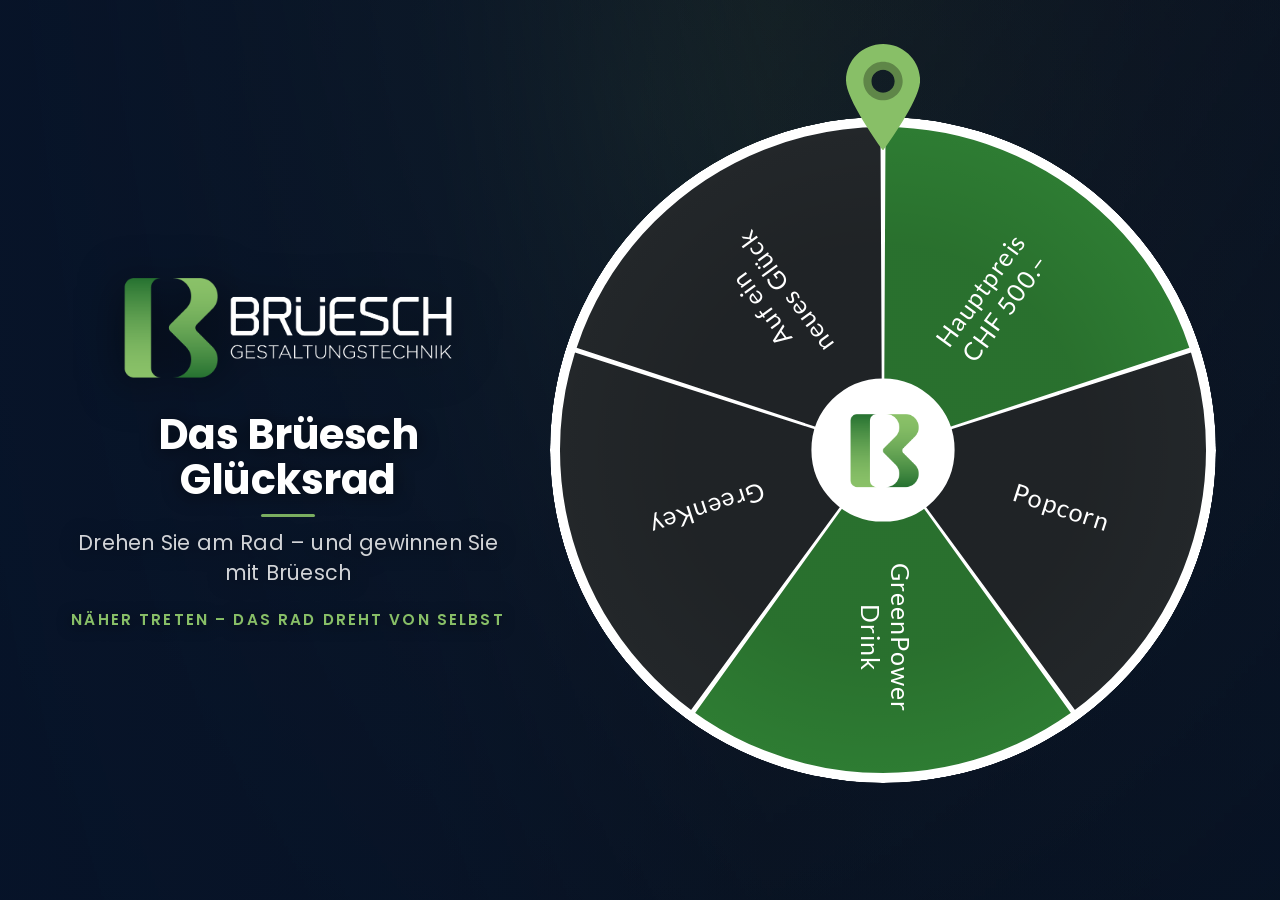
==== glueckrad/index.html @ c109b62b "Brüesch Glücksrad (Gewerbeausstellung) – statische Signage-App Co-Authored-By: Claude Opus 4.8 (1M c" ====
<!DOCTYPE html>
<html lang="de">
<head>
  <meta charset="UTF-8">
  <meta name="viewport" content="width=device-width, initial-scale=1, maximum-scale=1, user-scalable=no">
  <title>Digitales Glücksrad</title>

  <link rel="stylesheet" href="css/reset.css">
  <link rel="stylesheet" href="css/easywheel.css">
  <link rel="stylesheet" href="css/signage.css">
</head>
<body>

  <!-- ================= Hintergrund ================= -->
  <canvas id="bg-canvas"></canvas>              <!-- animierte Marine-Szene (Radar/Wind/Leuchtturm) -->
  <video id="bg-video" autoplay muted loop playsinline></video>  <!-- optionales Video (falls konfiguriert) -->
  <div id="bg-scrim"></div>

  <!-- ================= Bühne (Querformat: links Text, rechts Rad) ===== -->
  <div id="stage">
    <div class="brand-col">
      <img id="brand-logo" class="logo" src="" alt="Logo">
      <div class="intro-message">
        <strong id="brand-title"></strong>
        <span class="brand-rule" aria-hidden="true"></span>
        <div id="brand-subtitle"></div>
      </div>
      <div id="cta-hint" class="cta-hint"></div>
    </div>

    <div class="wheel-col">
      <div class="wheel-wrap">
        <div class="easywheel"></div>
      </div>
    </div>

    <!-- vom Plugin als Start-Button verdrahtet, unsichtbar -->
    <a href="#" class="spin-to-win" id="spin" style="display:none;">Spin</a>
  </div>

  <!-- ================= Ergebnis-Overlay ================= -->
  <div id="overlay" class="overlay" aria-hidden="true">
    <div class="overlay-card">
      <div id="overlay-title" class="overlay-title"></div>
      <div id="overlay-text"  class="overlay-text"></div>
      <div id="overlay-prize" class="overlay-prize"></div>
      <div id="overlay-note"  class="overlay-note"></div>
      <div id="overlay-qr"    class="overlay-qr"></div>
      <div id="overlay-qrhint" class="overlay-qrhint"></div>
      <div id="overlay-countdown" class="overlay-countdown">
        <div class="cd-text" id="cd-text"></div>
        <div class="cd-bar"><div id="cd-fill" class="cd-fill"></div></div>
      </div>
    </div>
  </div>

  <!-- Tick-Sound -->
  <audio id="tick" src="assets/media/tick.mp3" preload="auto"></audio>

  <!-- ================= Skripte ================= -->
  <script src="js/jquery.min.js"></script>
  <script src="js/jquery.easing.1.3.js"></script>
  <script src="js/jquery.easywheel.min.js"></script>
  <script src="js/qrcode.min.js"></script>
  <script src="js/marine-bg.js"></script>
  <script src="config.js"></script>
  <script src="js/app.js"></script>
</body>
</html>
---- glueckrad/css/easywheel.css ----
.easyWheel {
	position: relative;
	max-width: 100%;
	margin: 4em auto 1em;
	font-size: 25px;
	font-weight: bold;
}
.easyWheel,
.easyWheel *{
	/*overflow: visible !important;*/
	-webkit-box-sizing: border-box;
	   -moz-box-sizing: border-box;
			box-sizing: border-box;
	-webkit-user-select: none;
       -moz-user-select: none;
		-ms-user-select: none;
			user-select: none;
}
.eWheel-wrapper {
	position: relative;
}
.easyWheel .eWheel-inner{
	display: block;
    overflow: hidden;
    width: 100%;
    height: 100%;
    position: relative;
}
.easyWheel .eWheel{
	border-radius: 100%;
	overflow: hidden;
}
.easyWheel .eWheel,
.easyWheel .eWheel>.eWheel-bg-layer,
.easyWheel .eWheel>.eWheel-txt-wrap,
.easyWheel .eWheel>.eWheel-txt-wrap>.eWheel-txt{
	position: absolute;
	top: 0;
	left: 0;
	width: 100%;
	height: 100%;
}
.easyWheel .eWheel>.eWheel-txt-wrap>.eWheel-txt,
.easyWheel .eWheel>.eWheel-bg-layer {
	margin: 0 auto;
	border-radius: 100%;
	padding: 0;
	list-style: none;
	overflow: hidden;
	color: #ecf0f1;
}
.easyWheel .eWheel>.eWheel-txt-wrap,
.easyWheel .eWheel>.eWheel-bg-layer {
	transform: rotate(-90deg);
	
}
.easyWheel .eWheel .eWheel-child .eWheel-inside{
    display: table;
	transform: rotate(0) skew(-45deg);
    width: 50%;
    height: 50%;
    transform-origin: 0 0;
    text-align: right;
    box-sizing: border-box;
    -moz-box-sizing: border-box;
    -webkit-box-sizing: border-box;
    overflow: hidden;
}
.easyWheel .eWheel .eWheel-child .eWheel-inside> div {
    display: table-cell;
    vertical-align: middle;
    width: 100%;
    height: 100%;
    transform: rotate(25deg);
    transform-origin: 115% 25%;
    padding-right: 40px;
    font-size: 18px;
    font-weight: bold;
}
.easyWheel .eWheel>.eWheel-bg-layer>div {
	overflow: hidden;
	position: absolute;
	top: 50%;
	left: 50%;
	width: 100%;
	height: 100%;
	-webkit-transform-origin: 0 0;
	-moz-transform-origin: 0 0;
	-ms-transform-origin: 0 0;
	-o-transform-origin: 0 0;
	transform-origin: 0 0;
	border: 1px solid transparent;
	background-color: #404040;
}
.easyWheel .eWheel>.eWheel-bg-layer>div:nth-child(odd){
	background-color: #616161;
}
.easyWheel .eWheel>.eWheel-txt-wrap>.eWheel-txt>div {
	position: absolute;
	top: 50%;
	left: 50%;
	box-sizing: border-box;
	-moz-box-sizing: border-box;
	-webkit-box-sizing: border-box;
	/*overflow: hidden;*/
	line-height: 1.2em;
	max-height: 23.4em;
	text-align: right;
	-webkit-transform-origin: 0 0;
	-moz-transform-origin: 0 0;
	-ms-transform-origin: 0 0;
	-o-transform-origin: 0 0;
	transform-origin: 0 1px;
	width: 50%;
	padding-right: 6%;
	font-weight: bold;
	font-size: 100%;
	cursor: default;
	color: #fff;
	text-align: right;
}
.easyWheel .eWheel-center {
    width: 100%;
    height: 100%;
    border-radius: 100%;
	text-align: center;
}
.easyWheel .eWheel-center>.ew-center-empty,
.easyWheel .eWheel-center>.ew-center-html {
    max-width: 100%;
    position: relative;
    top: 50%;
    left: 50%;
    -webkit-transform: translateY(-50%);
    -ms-transform: translateY(-50%);
    transform: translateX(-50%) translateY(-50%);
	z-index: 2;
}
.easyWheel .eWheel-center>.ew-center-empty{
	position: absolute;
}
.easyWheel .eWheel-center>img{
    max-width: 100%;
    width: 200px;
    position: relative;
    top: 50%;
    -webkit-transform: translateY(-50%);
    -ms-transform: translateY(-50%);
    transform: translateY(-50%);
}
.easyWheel .eWheel-center>div {
    position: absolute;
    top: 0;
    left: 0;
    width: 100%;
    height: 100%;
    background: transparent !important;
}
.easyWheel .eWheel-marker {
      border-spacing: 90px;
      width: 16%;
      height: 16%;
      position: absolute;
      left: 50%;
      top: -18%;
      margin-top: 7%;
      margin-left: -8%;
      transition: 0.2 rotate linear;
      z-index: 3;
      display: block;
	transform: rotate(0deg);
    transform-origin: 50% 35%;
}
.easyWheel .eWheel-marker>svg {
    height: 100%;
    display: block;
    text-align: center;
    margin: 0 auto;
}
.easyWheel .rotate{
	transform: rotate(100deg);
}
.eWheel>.eWheel-bg-layer>svg {
	margin: 0 auto;
	border-radius: 50%;
	display: block;
	width: 100%;
    height: 100%;
	transform: rotate(0deg);
}
.eWheel>.eWheel-bg-layer>svg>.ew-current {
	
}
.eWheel>.eWheel-txt-wrap>.eWheel-txt>div.ew-current{
}
.eWheel>.eWheel-bg-layer>svg>.ew-ccurrent {
	
}
.eWheel>.eWheel-txt-wrap>.eWheel-txt>div.ew-ccurrent{
	color: #CFD8DC;
}
---- glueckrad/css/signage.css ----
/* =========================================================================
   GLÜCKSRAD – SIGNAGE-LAYOUT
   Branding kommt über CSS-Variablen aus config.js (via js/app.js).
   ========================================================================= */

/* --- Selbst gehostete Schrift (kein Google-CDN -> offline-tauglich) ----- */
@font-face {
  font-family: 'Lato';
  font-style: normal;
  font-weight: 400;
  font-display: swap;
  src: url('../assets/fonts/lato-400.woff2') format('woff2');
}
@font-face {
  font-family: 'Lato';
  font-style: normal;
  font-weight: 700;
  font-display: swap;
  src: url('../assets/fonts/lato-700.woff2') format('woff2');
}
/* Poppins = OceanPilot-Markenschrift (wie im Logo) – für Headlines/Overlay */
@font-face { font-family:'Poppins'; font-style:normal; font-weight:400; font-display:swap;
  src:url('../assets/fonts/poppins-400.woff2') format('woff2'); }
@font-face { font-family:'Poppins'; font-style:normal; font-weight:600; font-display:swap;
  src:url('../assets/fonts/poppins-600.woff2') format('woff2'); }
@font-face { font-family:'Poppins'; font-style:normal; font-weight:700; font-display:swap;
  src:url('../assets/fonts/poppins-700.woff2') format('woff2'); }

:root {
  --bg: #f6f6f4;
  --fg: #000000;
  --accent: #e63027;
}

html, body {
  width: 100%;
  height: 100%;
  overflow: hidden;                 /* Vollbild-Kiosk, kein Scrollen */
}
body {
  margin: 0;
  font-family: 'Lato', sans-serif;
  color: var(--fg);
  background: var(--bg);
  -webkit-user-select: none;
  user-select: none;
  cursor: none;                     /* kein Mauszeiger auf dem Display */
}
i { font-style: italic; }
b, strong { font-weight: 700; }

/* --- Hintergrund: animierte Marine-Szene (Canvas) --------------------- */
#bg-canvas {
  position: fixed;
  inset: 0;
  width: 100%;
  height: 100%;
  z-index: 0;
  display: block;
}

/* --- Hintergrund-Video (optional) + Abdunkler ------------------------- */
#bg-video {
  position: fixed;
  inset: 0;
  width: 100%;
  height: 100%;
  object-fit: cover;
  z-index: 0;
  /* weich geblurrt + abgedunkelt + leicht vergrössert (kein Blur-Rand) ->
     der Kampagnentext wird zu ambienter Marine-Bewegung und konkurriert
     nicht mit unserem Text. Blur/Helligkeit hier bei Bedarf anpassen. */
  filter: blur(9px) brightness(.45) saturate(1.05);
  transform: scale(1.12);
}
#bg-scrim {
  position: fixed;
  inset: 0;
  z-index: 1;
  pointer-events: none;
  /* links dunkler (Textlesbarkeit), rechts offener fürs Rad */
  background:
    linear-gradient(90deg, rgba(7,20,42,.92) 0%, rgba(7,20,42,.72) 34%,
                           rgba(7,20,42,.32) 60%, rgba(7,20,42,.55) 100%),
    linear-gradient(0deg,  rgba(7,20,42,.55), rgba(7,20,42,.12));
}

/* --- Bühne: Querformat – links Text, rechts Rad ------------------------ */
#stage {
  position: relative;
  z-index: 2;
  display: flex;
  flex-direction: row;
  align-items: center;
  justify-content: space-between;
  height: 100vh;
  padding: 5vh 5vw;
  box-sizing: border-box;
  gap: 3vw;
}

.brand-col {
  --logo-w: clamp(240px, 30vw, 540px);
  flex: 1 1 46%;
  max-width: 48%;
  display: flex;
  flex-direction: column;
  align-items: center;        /* alle Texte zentriert */
  justify-content: center;
  text-align: center;
  gap: 2.6vh;
}

.wheel-col {
  flex: 1 1 56%;
  height: 100%;
  display: flex;
  align-items: center;
  justify-content: flex-end;        /* Rad nach rechts schieben */
}

.logo {
  width: var(--logo-w);             /* deutlich grösser + sichtbarer */
  height: auto;
  object-fit: contain;
  filter: drop-shadow(0 6px 22px rgba(0, 0, 0, .55));
}

.intro-message {
  text-align: center;
  text-shadow: 0 2px 18px rgba(0, 0, 0, .55);
}
#brand-title {
  font-family: 'Poppins', 'Lato', sans-serif;
  font-size: clamp(30px, 4.6vmin, 70px);
  font-weight: 700;
  letter-spacing: -0.012em;
  line-height: 1.08;
  display: block;
  color: #fff;
}
.brand-rule {                     /* feiner Akzent-Trennstrich */
  display: block;
  width: clamp(48px, 6vmin, 84px);
  height: 3px;
  margin: 0.72em auto;
  border-radius: 2px;
  background: var(--accent);
  opacity: .9;
}
#brand-subtitle {
  font-family: 'Poppins', 'Lato', sans-serif;
  font-size: clamp(17px, 2.3vmin, 30px);
  font-weight: 400;
  letter-spacing: 0.01em;
  line-height: 1.45;
  color: rgba(255, 255, 255, .82);
}

/* Feld-Texte (radial, entlang der Speiche): mehrzeilig zentriert, RADIAL MITTIG
   im Feld (gleicher Abstand vom Textende zum Rand wie vom inneren Textende zur
   Nabe – User-Wunsch). padding-left schiebt den zentrierten Block leicht nach
   aussen bis zur Band-Mitte (6% = ausgewogen; 22% war zu weit aussen). */
.easyWheel .eWheel > .eWheel-txt-wrap > .eWheel-txt > div {
  text-align: center !important;
  padding-left: 6% !important;
  padding-right: 0 !important;
}

/* --- Rad --------------------------------------------------------------- */
.wheel-wrap {
  position: relative;
  width: 100%;
  max-width: min(52vw, 88vh);       /* im Querformat durch die Höhe begrenzt */
  display: flex;
  justify-content: flex-end;
  align-items: center;
}
.wheel-wrap .easywheel { margin: 0; }

/* --- Call-to-Action-Hinweis (nur im Leerlauf sichtbar) ----------------- */
.cta-hint {
  font-family: 'Poppins', 'Lato', sans-serif;
  font-size: clamp(13px, 1.7vmin, 22px);
  font-weight: 600;
  letter-spacing: 0.14em;
  text-transform: uppercase;
  color: var(--accent);
  text-align: center;
  min-height: 1.3em;
  opacity: 0;
  transition: opacity .4s ease;
  text-shadow: 0 2px 14px rgba(0, 0, 0, .6);
}
body.attract .cta-hint {
  opacity: 1;
  animation: ctaPulse 2.6s ease-in-out infinite;
  transform-origin: center;
}
@keyframes ctaPulse {
  0%, 100% { transform: scale(1);    opacity: .75; }
  50%      { transform: scale(1.05); opacity: 1;   }
}

/* --- Attract: langsames Leerlauf-Drehen der Rad-Scheibe ----------------
   will-change/translateZ promoten die Scheibe auf eine eigene GPU-Ebene,
   damit die Dauer-Rotation die schwache Display-Hardware nicht ausbremst
   (sonst kann die Eingabe-Reaktion spürbar verzögern). */
body.attract .easywheel .eWheel {
  animation: attractSpin 26s linear infinite;
  will-change: transform;
  transform: translateZ(0);
  backface-visibility: hidden;
}
@keyframes attractSpin {
  from { transform: rotate(0deg);   }
  to   { transform: rotate(360deg); }
}

/* --- Ergebnis-Overlay -------------------------------------------------- */
.overlay {
  position: fixed;
  inset: 0;
  display: flex;
  align-items: center;
  justify-content: center;
  background: rgba(0, 0, 0, .55);
  opacity: 0;
  visibility: hidden;
  transition: opacity .35s ease, visibility .35s ease;
  z-index: 100;
}
.overlay.visible { opacity: 1; visibility: visible; }

.overlay-card {
  background: #fff;
  color: #111;
  border-radius: 18px;
  padding: clamp(24px, 5vmin, 60px);
  max-width: 84vw;
  max-height: 92vh;
  overflow-y: auto;                 /* passt auch im Hochformat mit Hinweis + QR */
  text-align: center;
  box-shadow: 0 24px 80px rgba(0, 0, 0, .45);
  border-top: 10px solid var(--accent);
  animation: cardIn .4s ease both;
}
@keyframes cardIn {
  from { transform: translateY(24px) scale(.96); opacity: 0; }
  to   { transform: translateY(0)    scale(1);   opacity: 1; }
}

.overlay-title {
  font-family: 'Poppins', 'Lato', sans-serif;
  font-size: clamp(26px, 4.2vmin, 52px);
  font-weight: 700;
  letter-spacing: -0.01em;
  margin-bottom: .3em;
}
.overlay-text {
  font-size: clamp(16px, 2.4vmin, 28px);
  color: #444;
}
.overlay-prize {
  font-family: 'Poppins', 'Lato', sans-serif;
  font-size: clamp(24px, 3.8vmin, 46px);
  font-weight: 700;
  color: var(--accent);
  margin: .5em 0;
  line-height: 1.2;
}
.overlay-prize:empty { display: none; }

/* Hinweistext unter dem Preis (z. B. Verlosungs-Bedingungen Hauptpreis) */
.overlay-note {
  font-size: clamp(12px, 1.7vmin, 19px);
  line-height: 1.45;
  color: #667;
  max-width: 32em;
  margin: 0 auto .2em;
}
.overlay-note:empty { display: none; }

.overlay-qr {
  margin: .6em auto .2em;
  line-height: 0;
}
.overlay-qr:empty { display: none; }
.overlay-qr img {
  width: clamp(120px, 22vmin, 220px);
  height: auto;
  image-rendering: pixelated;
}
.overlay-qrhint {
  font-size: clamp(13px, 1.8vmin, 22px);
  color: #666;
}

/* --- Countdown (Zahl + schrumpfender Balken) --------------------------- */
.overlay-countdown { margin-top: 16px; }
.cd-text {
  font-size: clamp(13px, 1.7vmin, 20px);
  font-weight: 700;
  color: #5b6b80;
  margin-bottom: 7px;
}
.cd-bar {
  width: 100%;
  height: 8px;
  border-radius: 6px;
  background: #e6ecf3;
  overflow: hidden;
}
.cd-fill {
  height: 100%;
  width: 100%;
  border-radius: 6px;
  background: var(--accent);
}

/* Gewinn/Niete-Färbung des Overlays */
.overlay.lose .overlay-card { border-top-color: #9aa0a6; }
.overlay.lose .overlay-prize,
.overlay.lose .overlay-note,
.overlay.lose .overlay-qr,
.overlay.lose .overlay-qrhint { display: none; }

/* --- Debug-Log (nur bei behavior.debug === true) ----------------------- */
#debug-log {
  position: fixed;
  top: 0;
  left: 0;
  z-index: 9999;
  max-width: 60vw;
  padding: 8px 10px;
  background: rgba(0, 0, 0, .78);
  color: #7CFC00;
  font: 13px/1.4 monospace;
  pointer-events: none;
  white-space: pre-wrap;
}

/* --- Hochformat-Fallback (falls Display doch gedreht) ------------------ */
@media (orientation: portrait) {
  #stage {
    flex-direction: column;
    justify-content: space-evenly;
    gap: 1.5vh;
  }
  .brand-col {
    flex: 0 0 auto;
    max-width: 92%;
    align-items: center;
    text-align: center;
  }
  .intro-message { text-align: center; margin-left: 0; }
  .cta-hint { text-align: center; margin-left: 0; }
  body.attract .cta-hint { transform-origin: center; }
  .wheel-col { flex: 0 1 auto; width: 100%; justify-content: center; }
  .wheel-wrap { max-width: min(92vw, 60vh); justify-content: center; }
  /* Logo so breit wie der Titel „Das Brüesch Glücksrad": Titel ~60vw, Logo-Inhalt
     füllt 85% der PNG-Breite -> Box 60/0.85 ≈ 71vw (bei 1080px = ~765px). */
  .logo { width: min(71vw, 900px); }
  #bg-scrim {
    background: linear-gradient(180deg, rgba(7,20,42,.85), rgba(7,20,42,.35) 40%, rgba(7,20,42,.85));
  }
}
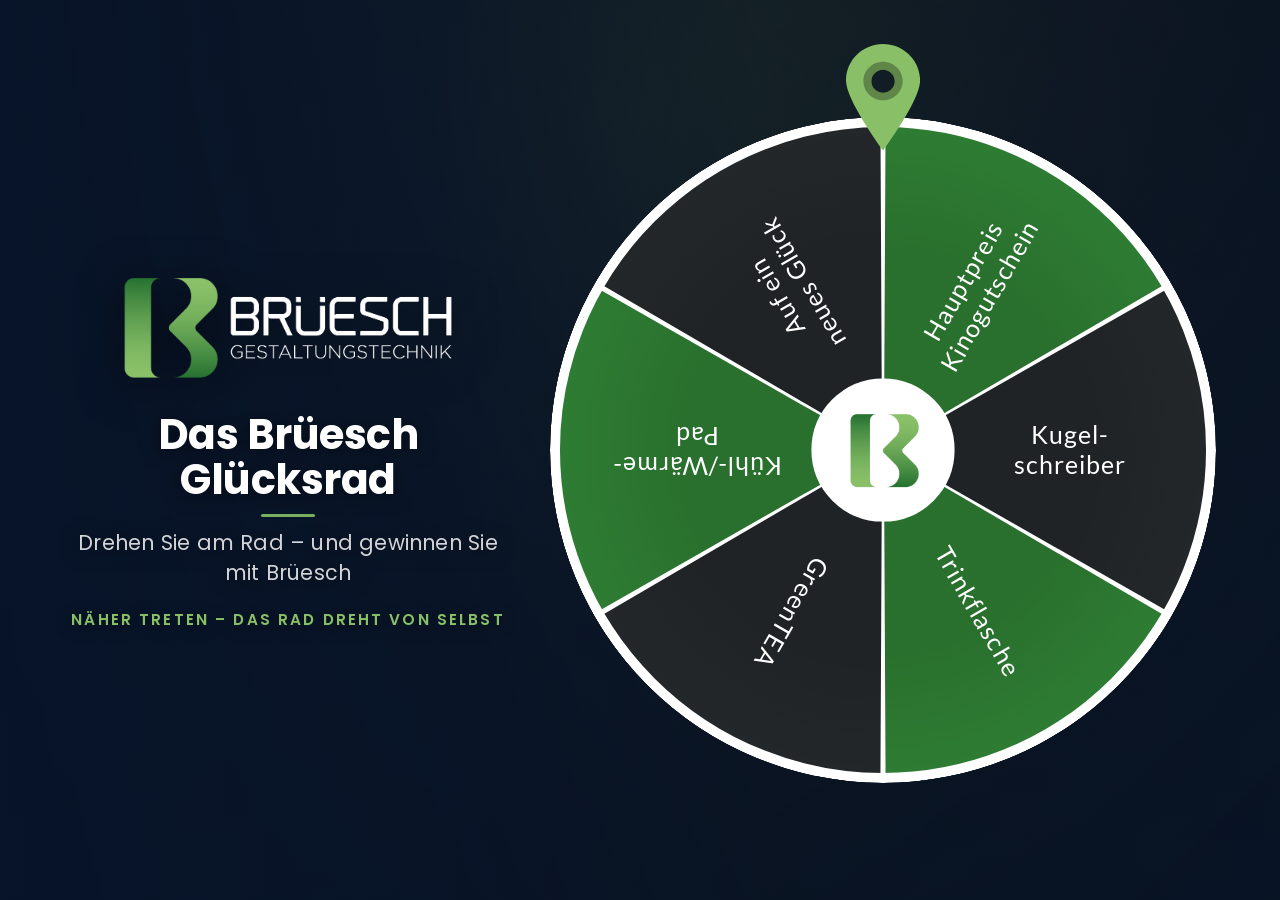
==== commit 3810f45b: "Glücksrad Brüesch: neue Preise, Mengensteuerung und Tizen-4.0-Fix Preise für die Gewerbeausstellung " ====
--- a/glueckrad/index.html
+++ b/glueckrad/index.html
@@ -64,6 +64,12 @@
   <script src="js/qrcode.min.js"></script>
   <script src="js/marine-bg.js"></script>
   <script src="config.js"></script>
+  <!-- Ausspiel-Steuerung: Tageskontingente + Streckung über die Öffnungszeit -->
+  <script src="js/ausspielung.js"></script>
   <script src="js/app.js"></script>
+  <!-- Optionaler zweiter Auslöser über den Sensor Hub; tut nichts,
+       solange sensorHub.enabled in config.js auf false steht. -->
+  <script src="js/sensorhub.js"></script>
+  <script src="js/sensorhub-anbindung.js"></script>
 </body>
 </html>
--- a/glueckrad/css/signage.css
+++ b/glueckrad/css/signage.css
@@ -52,6 +52,7 @@
 /* --- Hintergrund: animierte Marine-Szene (Canvas) --------------------- */
 #bg-canvas {
   position: fixed;
+  top: 0; right: 0; bottom: 0; left: 0;   /* Fallback Tizen 4.0 */
   inset: 0;
   width: 100%;
   height: 100%;
@@ -62,6 +63,7 @@
 /* --- Hintergrund-Video (optional) + Abdunkler ------------------------- */
 #bg-video {
   position: fixed;
+  top: 0; right: 0; bottom: 0; left: 0;   /* Fallback Tizen 4.0 */
   inset: 0;
   width: 100%;
   height: 100%;
@@ -75,6 +77,7 @@
 }
 #bg-scrim {
   position: fixed;
+  top: 0; right: 0; bottom: 0; left: 0;   /* Fallback Tizen 4.0 */
   inset: 0;
   z-index: 1;
   pointer-events: none;
@@ -96,10 +99,12 @@
   height: 100vh;
   padding: 5vh 5vw;
   box-sizing: border-box;
-  gap: 3vw;
-}
+}
+/* Abstand statt Flexbox-gap (gap kann Tizen 4.0 nicht) */
+#stage > .wheel-col { margin-left: 3vw; }
 
 .brand-col {
+  --logo-w: 30vw;   /* Fallback Tizen 4.0 */
   --logo-w: clamp(240px, 30vw, 540px);
   flex: 1 1 46%;
   max-width: 48%;
@@ -108,8 +113,8 @@
   align-items: center;        /* alle Texte zentriert */
   justify-content: center;
   text-align: center;
-  gap: 2.6vh;
-}
+}
+.brand-col > * + * { margin-top: 2.6vh; }
 
 .wheel-col {
   flex: 1 1 56%;
@@ -132,6 +137,7 @@
 }
 #brand-title {
   font-family: 'Poppins', 'Lato', sans-serif;
+  font-size: 4.6vmin;   /* Fallback Tizen 4.0 */
   font-size: clamp(30px, 4.6vmin, 70px);
   font-weight: 700;
   letter-spacing: -0.012em;
@@ -141,6 +147,7 @@
 }
 .brand-rule {                     /* feiner Akzent-Trennstrich */
   display: block;
+  width: 6vmin;   /* Fallback Tizen 4.0 */
   width: clamp(48px, 6vmin, 84px);
   height: 3px;
   margin: 0.72em auto;
@@ -150,6 +157,7 @@
 }
 #brand-subtitle {
   font-family: 'Poppins', 'Lato', sans-serif;
+  font-size: 2.3vmin;   /* Fallback Tizen 4.0 */
   font-size: clamp(17px, 2.3vmin, 30px);
   font-weight: 400;
   letter-spacing: 0.01em;
@@ -171,6 +179,7 @@
 .wheel-wrap {
   position: relative;
   width: 100%;
+  max-width: 88vh;                  /* Fallback Tizen 4.0 */
   max-width: min(52vw, 88vh);       /* im Querformat durch die Höhe begrenzt */
   display: flex;
   justify-content: flex-end;
@@ -181,6 +190,7 @@
 /* --- Call-to-Action-Hinweis (nur im Leerlauf sichtbar) ----------------- */
 .cta-hint {
   font-family: 'Poppins', 'Lato', sans-serif;
+  font-size: 1.7vmin;   /* Fallback Tizen 4.0 */
   font-size: clamp(13px, 1.7vmin, 22px);
   font-weight: 600;
   letter-spacing: 0.14em;
@@ -220,6 +230,7 @@
 /* --- Ergebnis-Overlay -------------------------------------------------- */
 .overlay {
   position: fixed;
+  top: 0; right: 0; bottom: 0; left: 0;   /* Fallback Tizen 4.0 */
   inset: 0;
   display: flex;
   align-items: center;
@@ -236,6 +247,7 @@
   background: #fff;
   color: #111;
   border-radius: 18px;
+  padding: 5vmin;   /* Fallback Tizen 4.0 */
   padding: clamp(24px, 5vmin, 60px);
   max-width: 84vw;
   max-height: 92vh;
@@ -252,17 +264,20 @@
 
 .overlay-title {
   font-family: 'Poppins', 'Lato', sans-serif;
+  font-size: 4.2vmin;   /* Fallback Tizen 4.0 */
   font-size: clamp(26px, 4.2vmin, 52px);
   font-weight: 700;
   letter-spacing: -0.01em;
   margin-bottom: .3em;
 }
 .overlay-text {
+  font-size: 2.4vmin;   /* Fallback Tizen 4.0 */
   font-size: clamp(16px, 2.4vmin, 28px);
   color: #444;
 }
 .overlay-prize {
   font-family: 'Poppins', 'Lato', sans-serif;
+  font-size: 3.8vmin;   /* Fallback Tizen 4.0 */
   font-size: clamp(24px, 3.8vmin, 46px);
   font-weight: 700;
   color: var(--accent);
@@ -273,6 +288,7 @@
 
 /* Hinweistext unter dem Preis (z. B. Verlosungs-Bedingungen Hauptpreis) */
 .overlay-note {
+  font-size: 1.7vmin;   /* Fallback Tizen 4.0 */
   font-size: clamp(12px, 1.7vmin, 19px);
   line-height: 1.45;
   color: #667;
@@ -287,11 +303,13 @@
 }
 .overlay-qr:empty { display: none; }
 .overlay-qr img {
+  width: 22vmin;   /* Fallback Tizen 4.0 */
   width: clamp(120px, 22vmin, 220px);
   height: auto;
   image-rendering: pixelated;
 }
 .overlay-qrhint {
+  font-size: 1.8vmin;   /* Fallback Tizen 4.0 */
   font-size: clamp(13px, 1.8vmin, 22px);
   color: #666;
 }
@@ -299,6 +317,7 @@
 /* --- Countdown (Zahl + schrumpfender Balken) --------------------------- */
 .overlay-countdown { margin-top: 16px; }
 .cd-text {
+  font-size: 1.7vmin;   /* Fallback Tizen 4.0 */
   font-size: clamp(13px, 1.7vmin, 20px);
   font-weight: 700;
   color: #5b6b80;
@@ -345,8 +364,8 @@
   #stage {
     flex-direction: column;
     justify-content: space-evenly;
-    gap: 1.5vh;
   }
+  #stage > .wheel-col { margin-left: 0; margin-top: 1.5vh; }
   .brand-col {
     flex: 0 0 auto;
     max-width: 92%;
@@ -357,9 +376,11 @@
   .cta-hint { text-align: center; margin-left: 0; }
   body.attract .cta-hint { transform-origin: center; }
   .wheel-col { flex: 0 1 auto; width: 100%; justify-content: center; }
-  .wheel-wrap { max-width: min(92vw, 60vh); justify-content: center; }
+  .wheel-wrap { max-width: 92vw; justify-content: center; }   /* Fallback Tizen 4.0 */
+  .wheel-wrap { max-width: min(92vw, 60vh); }
   /* Logo so breit wie der Titel „Das Brüesch Glücksrad": Titel ~60vw, Logo-Inhalt
      füllt 85% der PNG-Breite -> Box 60/0.85 ≈ 71vw (bei 1080px = ~765px). */
+  .logo { width: 71vw; }            /* Fallback Tizen 4.0 */
   .logo { width: min(71vw, 900px); }
   #bg-scrim {
     background: linear-gradient(180deg, rgba(7,20,42,.85), rgba(7,20,42,.35) 40%, rgba(7,20,42,.85));
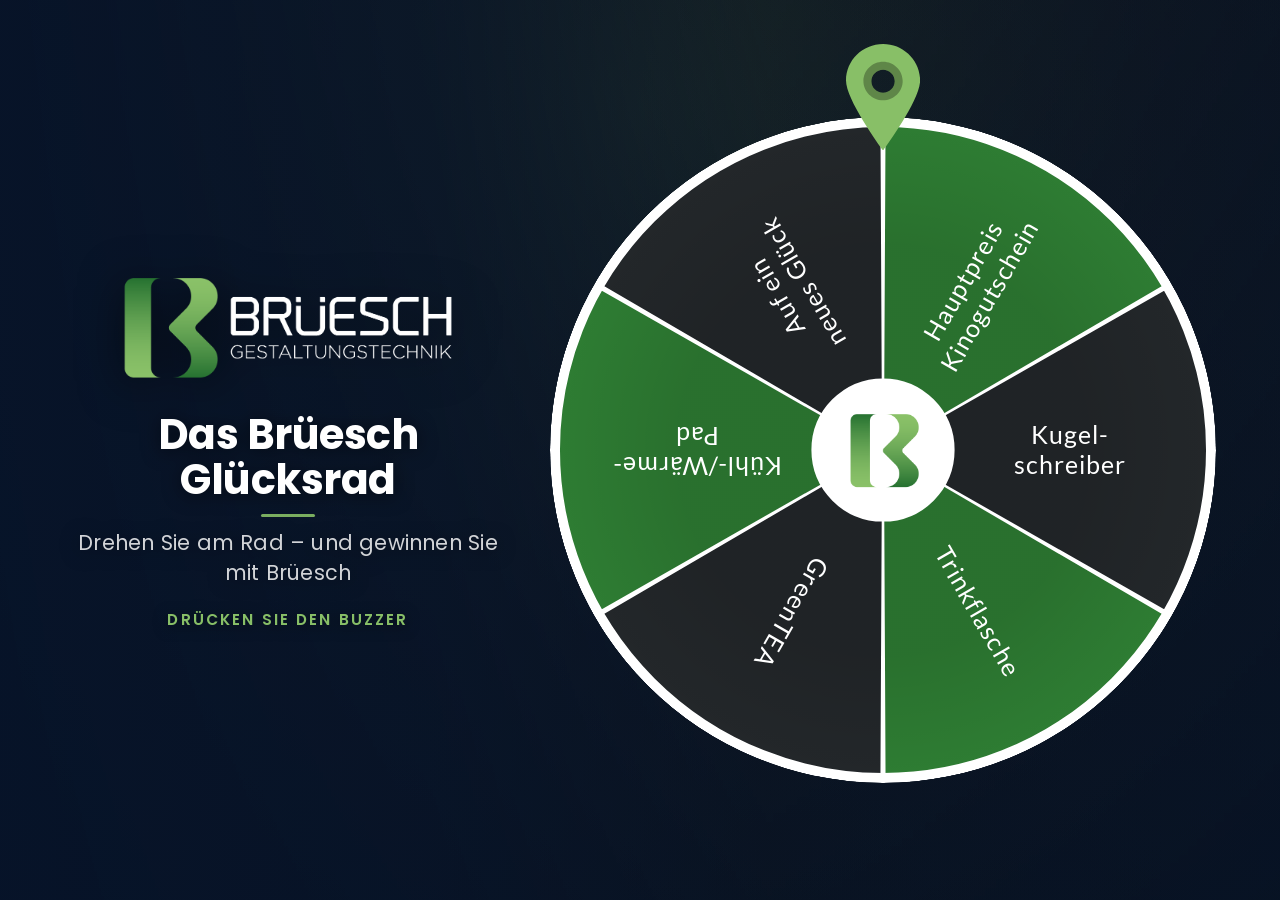
==== commit bdf02e21: "Radspiegel: dasselbe Rad live auf Beamer oder zweitem Bildschirm Neue Adresse `index.html?zuschauer=" ====
--- a/glueckrad/index.html
+++ b/glueckrad/index.html
@@ -66,6 +66,7 @@
   <script src="config.js"></script>
   <!-- Ausspiel-Steuerung: Tageskontingente + Streckung über die Öffnungszeit -->
   <script src="js/ausspielung.js"></script>
+  <script src="js/spiegel.js"></script>   <!-- Live-Übertragung auf Beamer/Zweitbildschirm -->
   <script src="js/app.js"></script>
   <!-- Optionaler zweiter Auslöser über den Sensor Hub; tut nichts,
        solange sensorHub.enabled in config.js auf false steht. -->
--- a/glueckrad/css/signage.css
+++ b/glueckrad/css/signage.css
@@ -386,3 +386,29 @@
     background: linear-gradient(180deg, rgba(7,20,42,.85), rgba(7,20,42,.35) 40%, rgba(7,20,42,.85));
   }
 }
+
+/* =========================================================================
+   RADSPIEGEL – Zuschauer-Bildschirm (Beamer)
+   Aufruf: index.html?zuschauer=1 · siehe js/spiegel.js
+   Alle Angaben bewusst klassisch: Der Tizen-Browser der Samsung-Displays ist
+   Chromium 56 und verwirft modernes CSS still.
+   ========================================================================= */
+
+/* Kein Mauszeiger auf dem Beamer */
+body.zuschauer { cursor: none; }
+
+/* Dezenter Punkt unten rechts: grün = Verbindung zum Stand steht.
+   Absichtlich klein und unauffällig – er ist für euch, nicht fürs Publikum. */
+#spiegel-status {
+  position: fixed;
+  right: 16px;
+  bottom: 16px;
+  width: 10px;
+  height: 10px;
+  border-radius: 50%;
+  background: #C0392B;          /* rot = getrennt */
+  opacity: 0.5;
+  z-index: 60;
+  transition: background-color 400ms ease;
+}
+#spiegel-status.ok { background: #88BF67; }   /* Brüesch-Hellgrün = verbunden */
